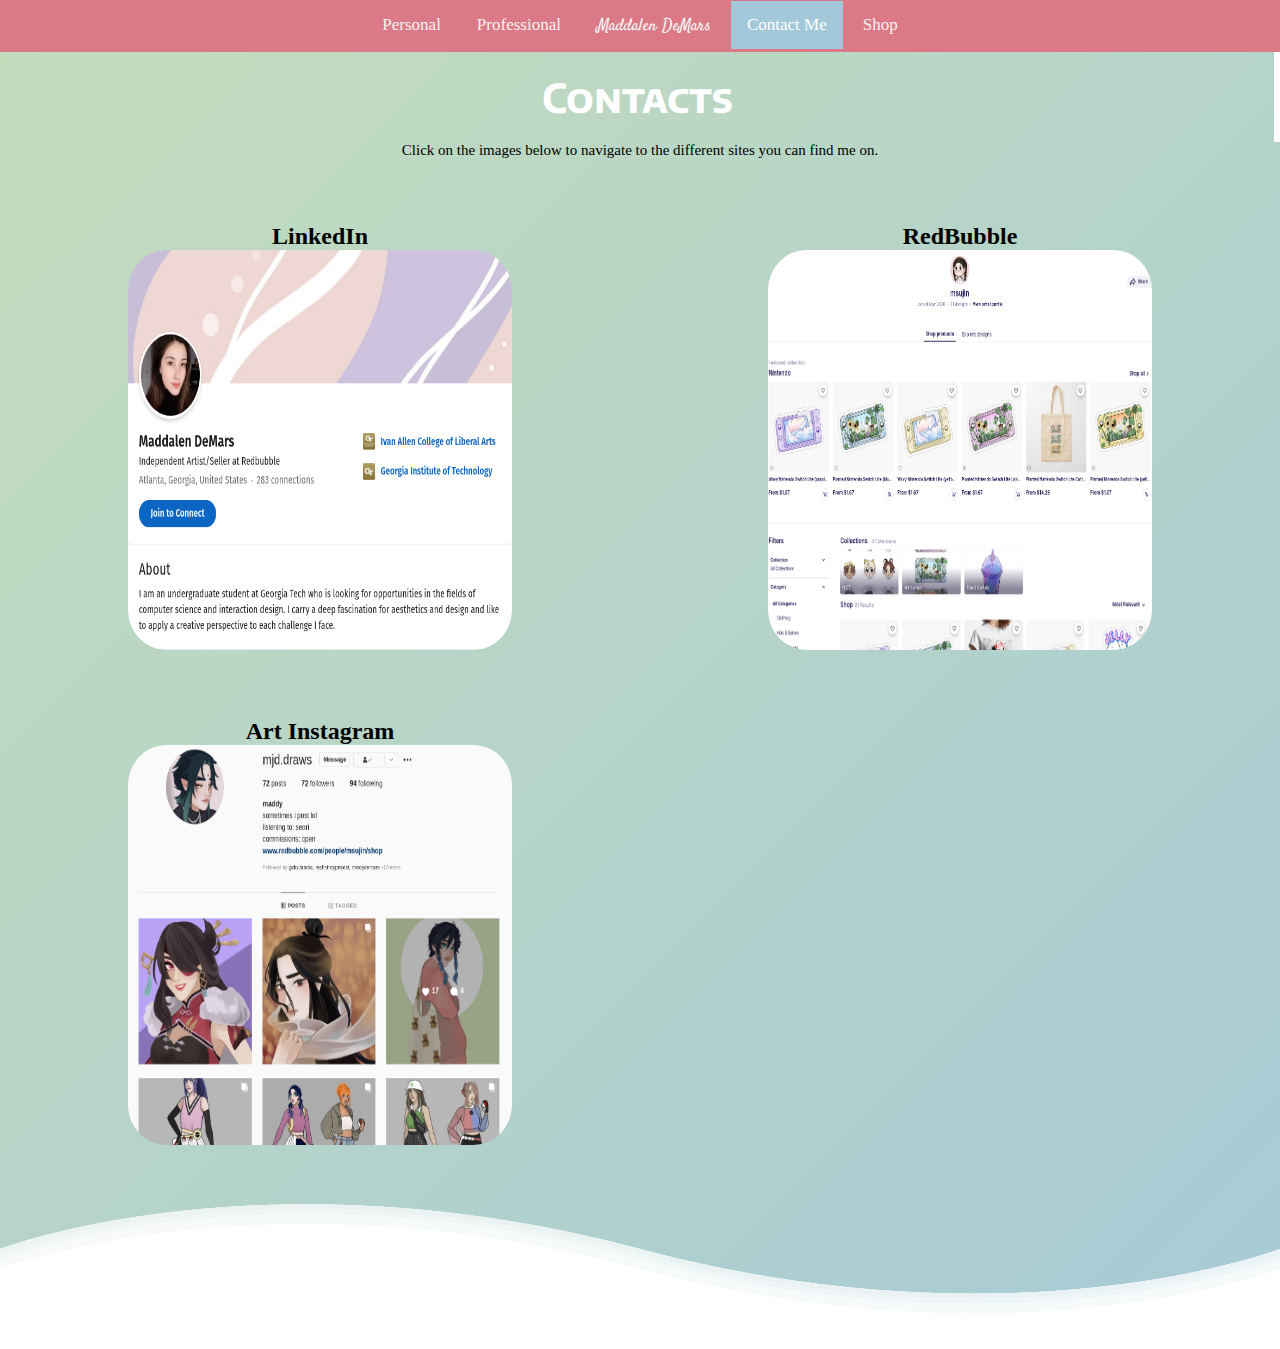
==== contacts.html @ b8de8abe "edits (9/8/2021)" ====
<!DOCTYPE html>
<html lang = "en">

<head>
    <meta charset="utf-8">
    <title>Professional Work</title>

    <link rel="stylesheet" href="mainstyle.css">
    <link rel="stylesheet" href="carousel.css">
    <link rel="stylesheet" href="wave.css">
    <link rel="preconnect" href="https://fonts.googleapis.com">
    <link rel="preconnect" href="https://fonts.gstatic.com" crossorigin>
    <link href="https://fonts.googleapis.com/css2?family=Encode+Sans+SC&display=swap" rel="stylesheet">
    <link href="https://fonts.googleapis.com/css2?family=Satisfy&display=swap" rel="stylesheet">
    <script src="slideshow.js"></script>
</head>

<body>
    
    <div class="topnav">
        <a href="personal.html">Personal</a>
        <a href="professional.html">Professional</a>
        <a style="font-family:Satisfy" style="color:white" href="index.html">Maddalen DeMars</a>
        <a class="active" href="#home">Contact Me</a>
        <a href="https://www.redbubble.com/people/msujin/shop?asc=u" target="_blank">Shop</a>
    </div>

    <h2 class="typewriter_header" style="text-align: center; color: white;">Contacts</h2>

    <p style="font-size: 15px;">Click on the images below to navigate to the different sites you can find me on.</p>

    <div class="row">
        <div class="column">
            <h2>LinkedIn</h2>
            <a href="https://www.linkedin.com/in/maddalen-demars-35645692/"><img src="pics/linkedin.png" style="width: 100%; height: 25em; border-radius: 10%; "></a>
        </div>
        <div class="column">
            <h2>RedBubble</h2>
            <a href="https://www.redbubble.com/people/msujin/shop?asc=u"><img src="pics/redbubble.png" style="width: 100%; height: 25em; border-radius: 10%;"></a>
        </div>
    </div>    
    <div class="row">  
        <div class="column">
            <h2>Art Instagram</h2>
            <a href="https://www.redbubble.com/people/msujin/shop?asc=u"><img src="pics/instagram.png" style="width: 100%; height: 25em; border-radius: 10%;"></a>
        </div>
        <div class="column"></div>
    </div>

    <section>
        <div class="wave wave1"></div>
        <div class="wave wave2"></div>
        <div class="wave wave3"></div>
        <div class="wave wave4"></div>
    </section>

</body>
</html>
---- mainstyle.css ----
.content {
  cursor: url('pics/mouse.png');
}

.content2 {
  margin-top: 150px;
  cursor: url('/pics/mouse.png');
}

h1 {
  text-align: center;
  font-family: 'Satisfy', cursive;
  font-size: 70px;
  text-shadow: 0.05em 0.05em #db7986;
}

p {text-align: center;}
div {text-align: center;}

.h2 {
  font-family: 'Encode Sans SC', sans-serif;
  font-size: 40px;
  margin-bottom: 30px;
  margin-top: 30px;
}

/* Create two equal columns that floats next to each other */
.column {
  float: center;
  flex:50%;
  width: 50%;
  padding-top: 4em;
  padding-left: 8em;
  padding-right: 8em;
}

.row {
  display: flex;
}

/* Add a black background color to the top navigation */
.topnav {
  background-color: #db7986;
  overflow: hidden;
}

/* Style the links inside the navigation bar */
.topnav a {
  float: center;
  color: #f2f2f2;
  text-align: center;
  display: inline-block;
  padding: 14px 16px;
  text-decoration: none;
  font-size: 17px;
}

/* Change the color of links on hover */
.topnav a:hover {
  background-color: #d9d8bf;
  color: black;
}

/* Add a color to the active/current link */
.topnav a.active {
  background-color: #a3c8d9;
  color: white;
}

.typewriter_header {
  padding-top: 20px;
  padding-bottom: 20px;
  font-family: 'Encode Sans SC', sans-serif;
  font-size: 40px;
  overflow: hidden; /* Ensures the content is not revealed until the animation */
  border-right: .15em solid rgb(255, 255, 255); /* The typwriter cursor */
  white-space: nowrap; /* Keeps the content on a single line */
  margin: 0 auto; /* Gives that scrolling effect as the typing happens */
  letter-spacing: 0em; /* Adjust as needed */
  animation: 
    typing 4.0s steps(50, end),
    blink-caret .75s step-end infinite;
}

/*typewriter effect code*/
.typewriter p {
    font-family: 'Encode Sans SC', sans-serif;
    font-size: 23px;
    overflow: hidden; /* Ensures the content is not revealed until the animation */
    border-right: .15em solid rgb(255, 255, 255); /* The typwriter cursor */
    white-space: nowrap; /* Keeps the content on a single line */
    margin: 0 auto; /* Gives that scrolling effect as the typing happens */
    letter-spacing: .10em; /* Adjust as needed */
    animation: 
      typing 4.0s steps(50, end),
      blink-caret .75s step-end infinite;
  }
  
  /* The typing effect */
  @keyframes typing {
    from { width: 0 }
    to { width: 100% }
  }
  
  /* The typewriter cursor effect */
  @keyframes blink-caret {
    from, to { border-color: transparent }
    50% { border-color: transparent; }
  }

/* rainbow text hover https://fossheim.io/writing/posts/css-text-gradient/ */

/* animated color gradient background */
html, body {
  width: 100%;
  height:100%;
  padding: 0;
  margin: 0;
}

body {
    background: linear-gradient(-45deg, #d9d8bf, #f0bfc9, #a3c8d9, #c4ddbc);
    background-size: 400% 400%;
    animation: gradient 12s ease infinite;
}

@keyframes gradient {
    0% {
        background-position: 0% 50%;
    }
    50% {
        background-position: 100% 50%;
    }
    100% {
        background-position: 0% 50%;
    }
}

/* Slideshow container */
.slideshow-container {
  max-width: 1000px;
  position: relative;
  margin: auto;
}

/* The dots/bullets/indicators */
.dot {
  height: 15px;
  width: 15px;
  margin: 0 2px;
  background-color: #cccbb3;
  border-radius: 50%;
  display: inline-block;
  transition: background-color 0.6s ease;
}

.active {
  background-color: #db7986;
}

/* Fading animation */
.fade {
  -webkit-animation-name: fade;
  -webkit-animation-duration: 1.5s;
  animation-name: fade;
  animation-duration: 1.5s;
}

@-webkit-keyframes fade {
  from {opacity: .4} 
  to {opacity: 1}
}

@keyframes fade {
  from {opacity: .4} 
  to {opacity: 1}
}
---- wave.css ----
*{
    margin: 0;
    padding: 0;
}

section {
    position: relative;
    width: 100%;
    height: 200px;
    overflow: hidden;
}

section .wave {
    position: absolute;
    bottom: 0;
    left: 0;
    width: 100%;
    height: 125px;
    background: url(pics/wave.png);
}

section .wave.wave1 {
    animation: animate 30s linear infinite;
    z-index: 1000;
    opacity: 1;
    animation-delay: 0;
    bottom: 0;
}

section .wave.wave2 {
    animation: animate2 15s linear infinite;
    z-index: 999;
    opacity: 0.5;
    animation-delay: -2s;
    bottom: 10px;
}

section .wave.wave3 {
    animation: animate 30s linear infinite;
    z-index: 998;
    opacity: 0.25;
    animation-delay: -10s;
    bottom: 15px;
}

section .wave.wave4 {
    animation: animate2 15s linear infinite;
    z-index: 997;
    opacity: 0.75;
    animation-delay: -5s;
    bottom: 20px;
}

@keyframes animate {
    0% {
        background-position-x: 0;
    }
    100% {
        background-position-x: 1000px;
    }
}

@keyframes animate2 {
    0% {
        background-position-x: 0;
    }
    100% {
        background-position-x: -1000px;
    }
}
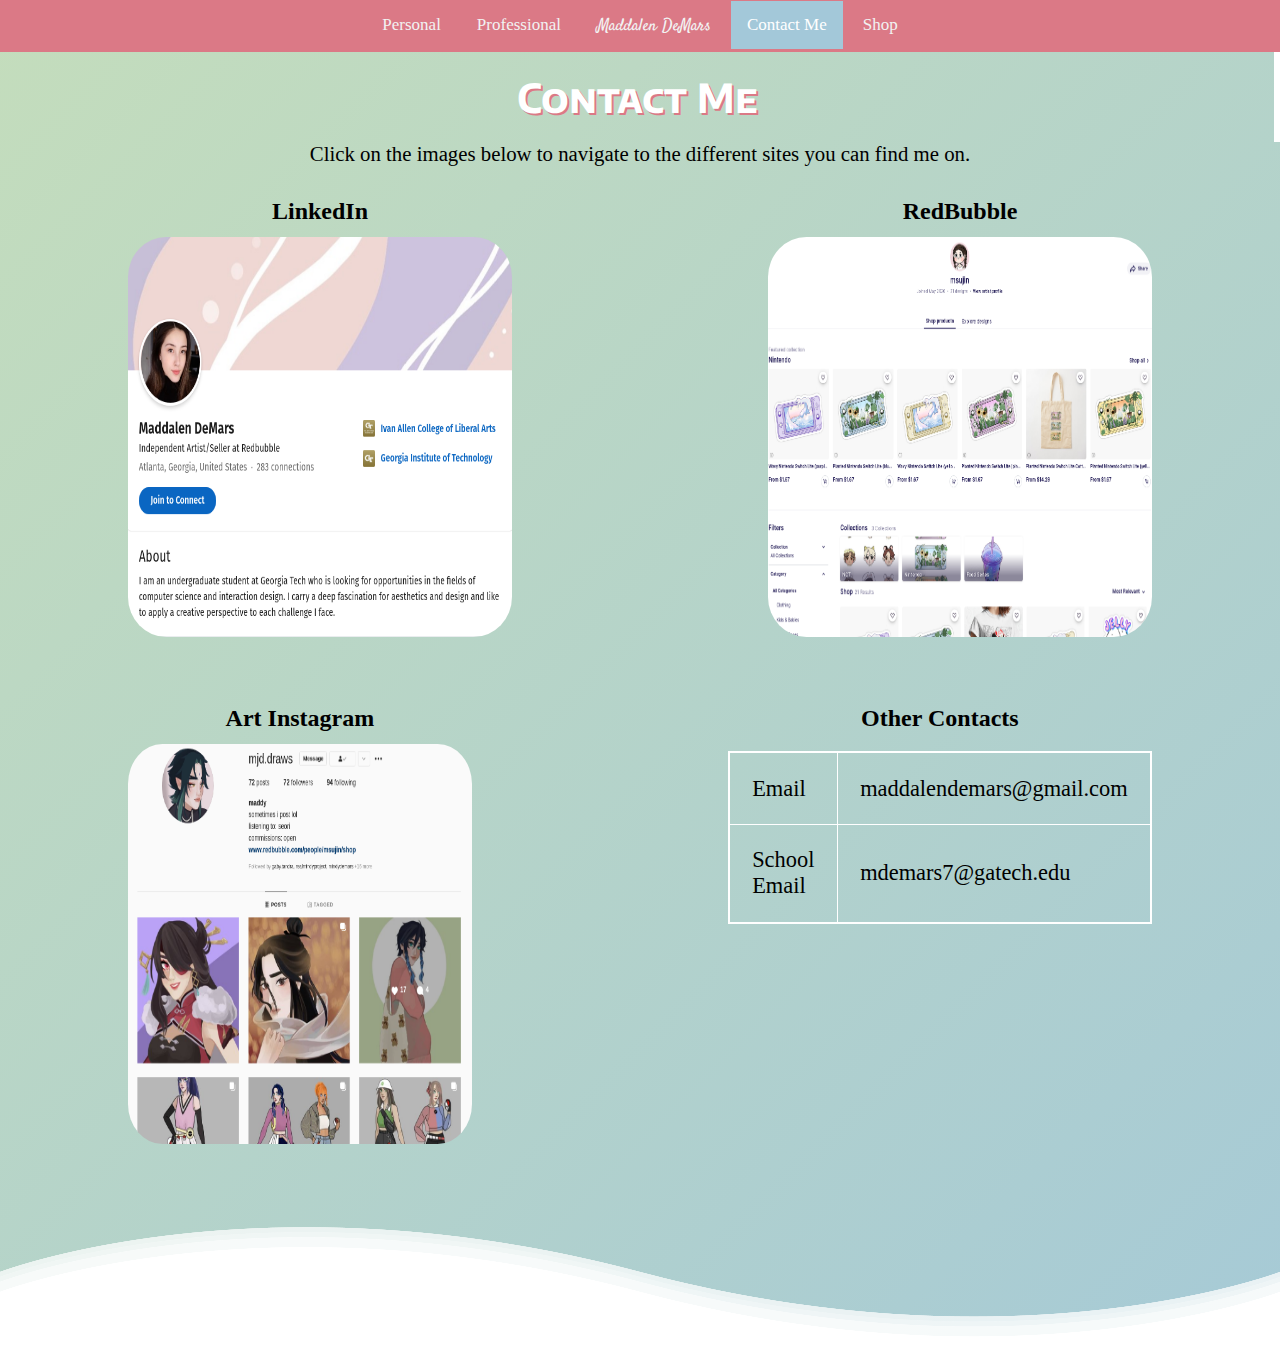
==== commit 38cd51cc: "changes (09/09/2021)" ====
--- a/contacts.html
+++ b/contacts.html
@@ -3,7 +3,7 @@
 
 <head>
     <meta charset="utf-8">
-    <title>Professional Work</title>
+    <title>Contact Me</title>
 
     <link rel="stylesheet" href="mainstyle.css">
     <link rel="stylesheet" href="carousel.css">
@@ -25,26 +25,39 @@
         <a href="https://www.redbubble.com/people/msujin/shop?asc=u" target="_blank">Shop</a>
     </div>
 
-    <h2 class="typewriter_header" style="text-align: center; color: white;">Contacts</h2>
+    <h1 class="typewriter_header" style="text-align: center; color: white;">Contact Me</h1>
 
-    <p style="font-size: 15px;">Click on the images below to navigate to the different sites you can find me on.</p>
+    <p style="font-size: 1.3em;">Click on the images below to navigate to the different sites you can find me on.</p>
 
     <div class="row">
         <div class="column">
-            <h2>LinkedIn</h2>
+            <h2 style="padding-bottom: 0.5em;">LinkedIn</h2>
             <a href="https://www.linkedin.com/in/maddalen-demars-35645692/"><img src="pics/linkedin.png" style="width: 100%; height: 25em; border-radius: 10%; "></a>
         </div>
         <div class="column">
-            <h2>RedBubble</h2>
+            <h2 style="padding-bottom: 0.5em;">RedBubble</h2>
             <a href="https://www.redbubble.com/people/msujin/shop?asc=u"><img src="pics/redbubble.png" style="width: 100%; height: 25em; border-radius: 10%;"></a>
         </div>
     </div>    
-    <div class="row">  
+    <div class="row" style="padding-top: 2em; padding-bottom: 1.5em;">  
         <div class="column">
-            <h2>Art Instagram</h2>
+            <h2 style="padding-bottom: 0.5em;">Art Instagram</h2>
             <a href="https://www.redbubble.com/people/msujin/shop?asc=u"><img src="pics/instagram.png" style="width: 100%; height: 25em; border-radius: 10%;"></a>
         </div>
-        <div class="column"></div>
+        <div class="column">
+            <h2 style="padding-bottom: 0.8em;">Other Contacts</h2>
+            <table>
+                <tr>
+                    <td>Email</td>
+                    <td>maddalendemars@gmail.com</td>
+                </tr>
+                <tr>
+                    <td>School Email</td>
+                    <td>mdemars7@gatech.edu</td>
+                </tr>
+            </table>
+
+        </div>
     </div>
 
     <section>
--- a/mainstyle.css
+++ b/mainstyle.css
@@ -24,12 +24,26 @@
   margin-top: 30px;
 }
 
+table {
+  border: 2px solid white;
+  border-collapse: collapse;
+  text-align: left;
+  margin-left: auto;
+  margin-right: auto;
+}
+
+td {
+  border: 1px solid white;
+  padding:1em;
+  font-size: 1.4em;
+}
+
 /* Create two equal columns that floats next to each other */
 .column {
   float: center;
   flex:50%;
   width: 50%;
-  padding-top: 4em;
+  padding-top: 2em;
   padding-left: 8em;
   padding-right: 8em;
 }
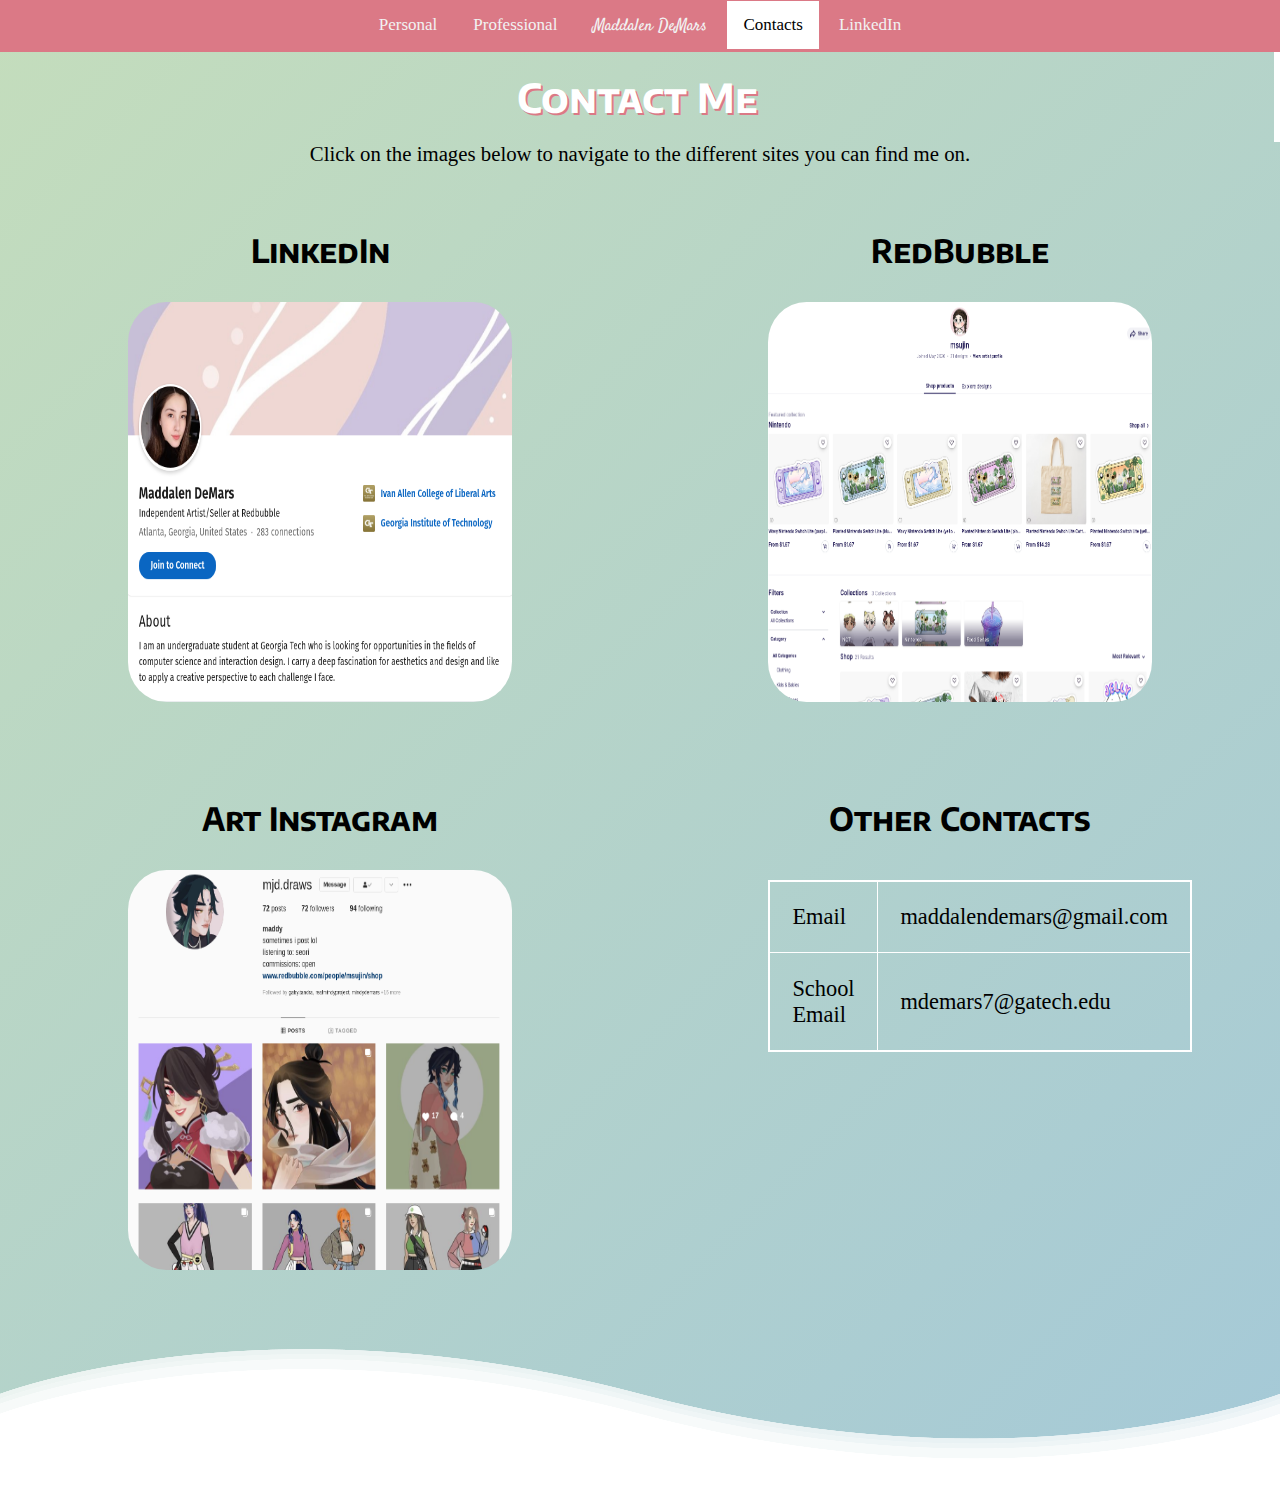
==== commit 98730efa: "Pushing changes to main" ====
--- a/contacts.html
+++ b/contacts.html
@@ -21,8 +21,8 @@
         <a href="personal.html">Personal</a>
         <a href="professional.html">Professional</a>
         <a style="font-family:Satisfy" style="color:white" href="index.html">Maddalen DeMars</a>
-        <a class="active" href="#home">Contact Me</a>
-        <a href="https://www.redbubble.com/people/msujin/shop?asc=u" target="_blank">Shop</a>
+        <a class="active" href="#home">Contacts</a>
+        <a href="https://www.linkedin.com/in/maddalen-demars-35645692/">LinkedIn</a>
     </div>
 
     <h1 class="typewriter_header" style="text-align: center; color: white;">Contact Me</h1>
@@ -32,17 +32,17 @@
     <div class="row">
         <div class="column">
             <h2 style="padding-bottom: 0.5em;">LinkedIn</h2>
-            <a href="https://www.linkedin.com/in/maddalen-demars-35645692/"><img src="pics/linkedin.png" style="width: 100%; height: 25em; border-radius: 10%; "></a>
+            <a href="https://www.linkedin.com/in/maddalen-demars-35645692/"><img src="pics/linkedin.png" alt="linkedin" style="width: 100%; height: 25em; border-radius: 10%; "></a>
         </div>
         <div class="column">
             <h2 style="padding-bottom: 0.5em;">RedBubble</h2>
-            <a href="https://www.redbubble.com/people/msujin/shop?asc=u"><img src="pics/redbubble.png" style="width: 100%; height: 25em; border-radius: 10%;"></a>
+            <a href="https://www.redbubble.com/people/msujin/shop?asc=u"><img src="pics/redbubble.png" alt="redbubble" style="width: 100%; height: 25em; border-radius: 10%;"></a>
         </div>
     </div>    
     <div class="row" style="padding-top: 2em; padding-bottom: 1.5em;">  
         <div class="column">
             <h2 style="padding-bottom: 0.5em;">Art Instagram</h2>
-            <a href="https://www.redbubble.com/people/msujin/shop?asc=u"><img src="pics/instagram.png" style="width: 100%; height: 25em; border-radius: 10%;"></a>
+            <a href="https://www.redbubble.com/people/msujin/shop?asc=u"><img src="pics/instagram.png" alt="instagram" style="width: 100%; height: 25em; border-radius: 10%;"></a>
         </div>
         <div class="column">
             <h2 style="padding-bottom: 0.8em;">Other Contacts</h2>
--- a/mainstyle.css
+++ b/mainstyle.css
@@ -17,11 +17,11 @@
 p {text-align: center;}
 div {text-align: center;}
 
-.h2 {
+h2 {
   font-family: 'Encode Sans SC', sans-serif;
-  font-size: 40px;
-  margin-bottom: 30px;
-  margin-top: 30px;
+  font-size: 2em;
+  margin-bottom: 0.5em;
+  margin-top: 1em;
 }
 
 table {
@@ -39,6 +39,7 @@
 }
 
 /* Create two equal columns that floats next to each other */
+/* can create multicolumn layout different ways: w3schools bootstrap is one way*/
 .column {
   float: center;
   flex:50%;
@@ -52,6 +53,7 @@
   display: flex;
 }
 
+/* old color hex: #db7986 */
 /* Add a black background color to the top navigation */
 .topnav {
   background-color: #db7986;
@@ -77,8 +79,8 @@
 
 /* Add a color to the active/current link */
 .topnav a.active {
-  background-color: #a3c8d9;
-  color: white;
+  background-color: #ffffff;
+  color: rgb(0, 0, 0);
 }
 
 .typewriter_header {
@@ -148,44 +150,4 @@
     100% {
         background-position: 0% 50%;
     }
-}
-
-/* Slideshow container */
-.slideshow-container {
-  max-width: 1000px;
-  position: relative;
-  margin: auto;
-}
-
-/* The dots/bullets/indicators */
-.dot {
-  height: 15px;
-  width: 15px;
-  margin: 0 2px;
-  background-color: #cccbb3;
-  border-radius: 50%;
-  display: inline-block;
-  transition: background-color 0.6s ease;
-}
-
-.active {
-  background-color: #db7986;
-}
-
-/* Fading animation */
-.fade {
-  -webkit-animation-name: fade;
-  -webkit-animation-duration: 1.5s;
-  animation-name: fade;
-  animation-duration: 1.5s;
-}
-
-@-webkit-keyframes fade {
-  from {opacity: .4} 
-  to {opacity: 1}
-}
-
-@keyframes fade {
-  from {opacity: .4} 
-  to {opacity: 1}
 }--- a/carousel.css
+++ b/carousel.css
@@ -0,0 +1,45 @@
+/* Slideshow container */
+.slideshow-container {
+  max-width: 1000px;
+  position: relative;
+  margin: auto;
+}
+
+* {box-sizing: border-box;}
+
+.mySlides, .mySlides2 {display: none;}
+
+img {vertical-align: middle;}
+
+/* The dots/bullets/indicators */
+.dot, .dot2 {
+  height: 15px;
+  width: 15px;
+  margin: 0 2px;
+  background-color: #cccbb3;
+  border-radius: 50%;
+  display: inline-block;
+  transition: background-color 0.6s ease;
+}
+
+.active {
+  background-color: #db7986;
+}
+
+/* Fading animation */
+.fade {
+  -webkit-animation-name: fade;
+  -webkit-animation-duration: 1.5s;
+  animation-name: fade;
+  animation-duration: 1.5s;
+}
+
+@-webkit-keyframes fade {
+  from {opacity: .4} 
+  to {opacity: 1}
+}
+
+@keyframes fade {
+  from {opacity: .4} 
+  to {opacity: 1}
+}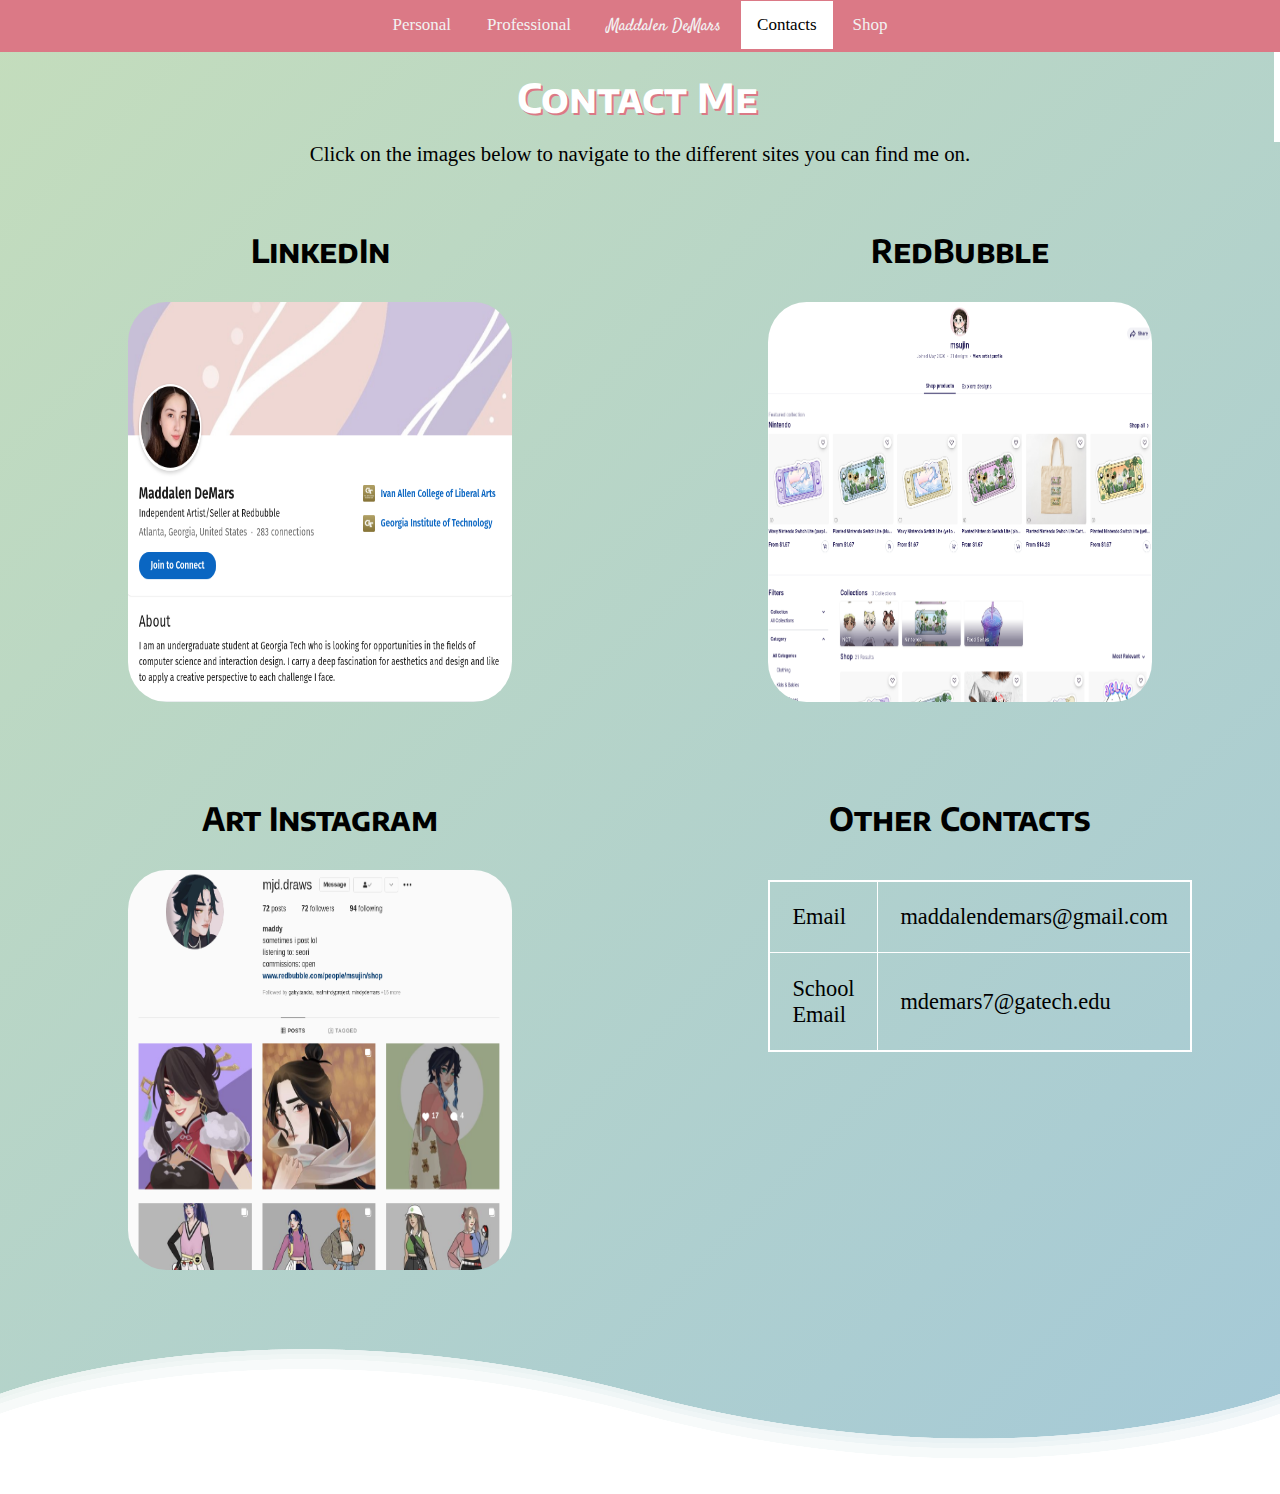
==== commit 43aeb24c: "Revert to old version" ====
--- a/contacts.html
+++ b/contacts.html
@@ -22,7 +22,7 @@
         <a href="professional.html">Professional</a>
         <a style="font-family:Satisfy" style="color:white" href="index.html">Maddalen DeMars</a>
         <a class="active" href="#home">Contacts</a>
-        <a href="https://www.linkedin.com/in/maddalen-demars-35645692/">LinkedIn</a>
+        <a href="https://www.redbubble.com/people/msujin/shop">Shop</a>
     </div>
 
     <h1 class="typewriter_header" style="text-align: center; color: white;">Contact Me</h1>
